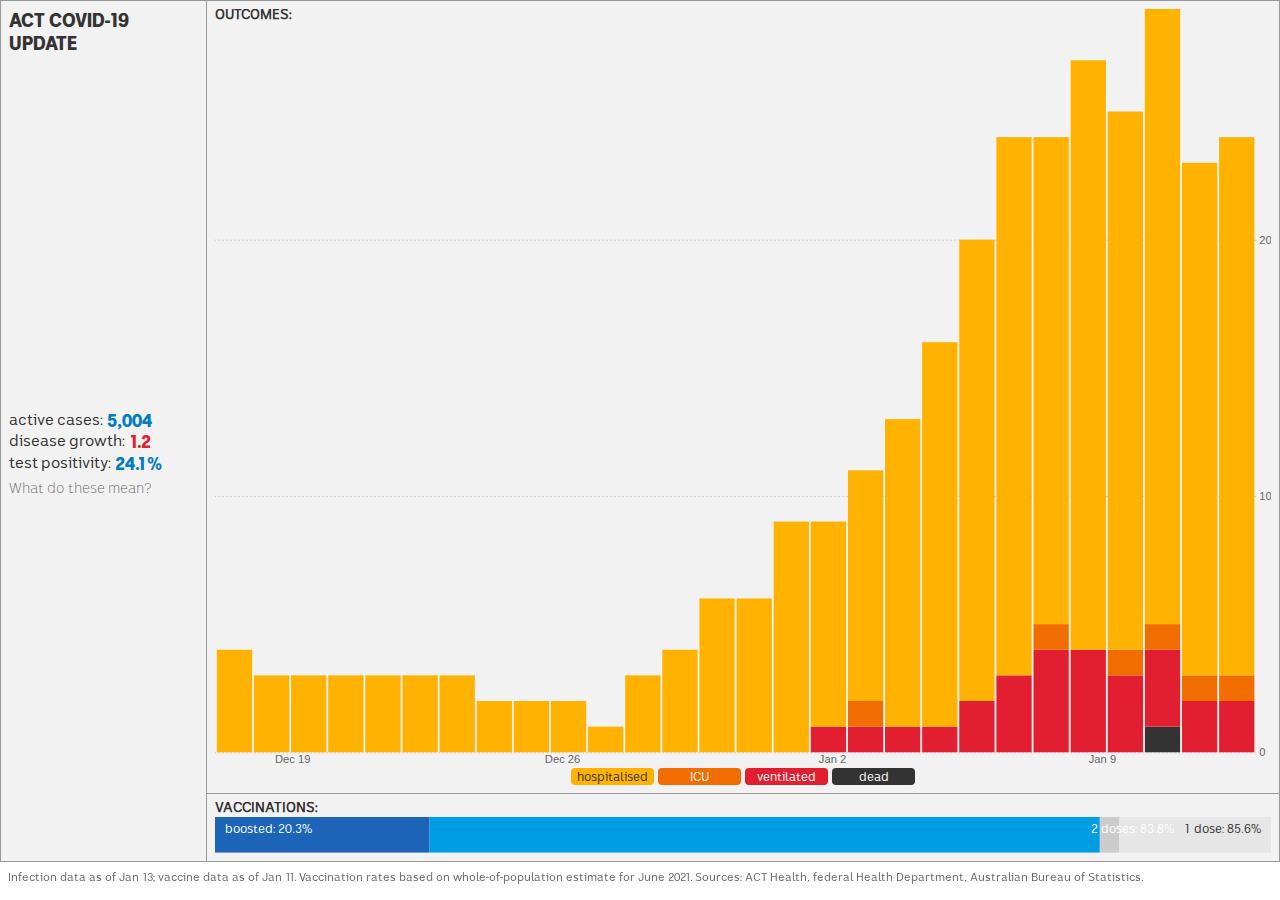
==== index.html @ 98b1b5ae "update" ====
<!DOCTYPE html>
<html>
  <head>
    <!-- Google Analytics -->
    <script async src="https://www.googletagmanager.com/gtag/js?id=UA-155991615-1"></script>
    <script>
      window.dataLayer = window.dataLayer || [];
      function gtag(){dataLayer.push(arguments);}
      gtag("js", new Date());
      gtag("config", "UA-155991615-1");
    </script>

    <!-- metaphysics -->
    <meta charset="utf-8">
    <title>ACT COVID-19 snapshot</title>
    <meta name="author" content="Markus Mannheim">
    <meta name="keywords" content="covid19, coronavirus, canberra, act, abc, updates, statistics, data">
    <meta name="viewport" content="width=device-width, initial-scale=1.0">

    <!-- stuff for scrapers -->
    <meta property="og:title" content="ACT COVID-19 snapshot">
    <meta property="og:description" content="Visualising the disease and vaccine progress in Canberra.">
    <meta property="og:image" content="https://markusmannheim.github.io/act-coronavirus-teaser/resources/graph.jpg">
    <meta property="og:url" content="https://markusmannheim.github.io/act-coronavirus-teaser/">
    <meta property="og:type" content="website">
    <meta property="twitter:card" content="summary_large_image">
    <meta property="twitter:site" content="@MarkusMannheim">
    <meta property="twitter:creator" content="@MarkusMannheim">

    <!-- scripts -->
    <script src="./resources/d3.v6.min.js"></script>
    <link href="./resources/style.css" rel="stylesheet">
    <link href="./resources/abcLogo64.png" rel="icon">
  </head>

  <body>
    <div id="container">
      <div id="main">

        <div id="infoDiv">
          <div id="title">ACT COVID-19 UPDATE</div>

          <div id="infoValues">
            <div id="infoActive" class="infoBox">
              <div class="infoLabel">active cases:</div>
              <div class="valueBox"></div>
            </div>
            <div id="infoTrend" class="infoBox">
              <div class="infoLabel">disease growth:</div>
              <div class="valueBox"></div>
            </div>
            <div id="infoRate" class="infoBox">
              <div class="infoLabel">test positivity:</div>
              <div class="valueBox"></div>
            </div>
            <div id="explain" onclick="explainSwitch()">What do these mean?</div>
          </div>
        </div>

        <div id="subcontainer">
          <div id="outcomeDiv">
            <svg id="outcomeChart" width=0 height=0>
              <g id="outcomeAxisGroup">
                <g id="outcomeXAxisGroup" class="axis"></g>
                <g id="outcomeYAxisGroup" class="axis"></g>
              </g>
              <g id="outcomeChartGroup">
                <text class="chartLabel">OUTCOMES:</text>
              </g>
            </svg>

            <div id="outcomeLegend">
              <div class="legend" id="legendHospitalised">hospitalised</div>
              <div class="legend" id="legendIntensiveCare">ICU</div>
              <div class="legend" id="legendVentilated">ventilated</div>
              <div class="legend" id="legendDeaths">dead</div>
            </div>
          </div>
          <div id="vaccineDiv">
            <svg id="vaccineChart" width=0 height=0>
              <g id="vaccineChartGroup">
                <rect id="vaccineBackground"></rect>
                <text class="chartLabel">VACCINATIONS:</text>
              </g>
            </svg>
          </div>
        </div>
      </div>

      <div id="notes">Infection data as of <span id='caseDate'></span>; vaccine data as of <span id='vaxDate'></span>.
        Vaccination rates based on whole-of-population estimate for June 2021.
        Sources: ACT Health, federal Health Department, Australian Bureau of Statistics.</div>
    </div>

    <div id="explainShield" onclick="explainSwitch()">
      <div id="explainWindow">
        <p><span class="bold">Active cases</span> are the number of people in Canberra known to be infected.</p>
        <p><span class="bold">Disease growth</span> is the effective reproduction number (Reff). The outbreak is <span class="growing">growing</span> if the Reff is above 1, and <span class="shrinking">shrinking</span> if it is below 1.</p>
        <p><span class="bold">Test positivity</span> shows how many people who received a PCR result in the past five days had COVID-19. An outbreak is regarded as "under control" if positivity is below 5%.</p>
      </div>
    </div>

    <script>
      // page elements
      container = d3.select("#container");
      main = d3.select("#main");
      infoDiv = d3.select("#infoDiv");
      infoValues = d3.select("#infoValues");
      subcontainerDiv = d3.select("#subcontainer");
      outcomeDiv = d3.select("#outcomeDiv");
      outcomeChart = d3.select("#outcomeChart");
      outcomeChartGroup = d3.select("#outcomeChartGroup");
      outcomeAxisGroup = d3.select("#outcomeAxisGroup");
      outcomeXAxisGroup = d3.select("#outcomeXAxisGroup");
      outcomeYAxisGroup = d3.select("#outcomeYAxisGroup");
      vaccineDiv = d3.select("#vaccineDiv");
      vaccineChart = d3.select("#vaccineChart");
      vaccineChartGroup = d3.select("#vaccineChartGroup");
      vaccineBackground = d3.select("#vaccineBackground");
      caseDate = d3.select("#caseDate");
      vaxDate = d3.select("#vaxDate");
      infoActive = d3.select("#infoActive");
      infoTrend = d3.select("#infoTrend");
      infoRate = d3.select("#infoRate");
      explainShield = d3.select("#explainShield");
      explainWindow = d3.select("#explainWindow");

      // load data
      Promise.all([
        d3.csv("./data/caseData.csv"),
        d3.csv("./data/vaxData.csv")
      ])
        .then(function(data) {

          // format data
          caseData = data[0]
            .map(function(d) {
              for (i in Object.keys(d)) {
                if (Object.keys(d)[i] == "date") {
                  d.date = new Date(d[Object.keys(d)[i]]);
                } else {
                  d[Object.keys(d)[i]] = +d[Object.keys(d)[i]];
                }
              }
              return d;
            });

          vaxData = data[1][0];
          for (i in Object.keys(vaxData)) {
            if (Object.keys(vaxData)[i] == "date") {
              vaxData.date = new Date(vaxData.date);
            } else {
              vaxData[Object.keys(vaxData)[i]] = +vaxData[Object.keys(vaxData)[i]];
            }
          }

          // update info fields with dates
          lastCaseDate = caseData[caseData.length - 1].date;
          caseDate.text(d3.timeFormat("%b %-d")(lastCaseDate));
          lastVaxDate = vaxData.date;
          vaxDate.text(d3.timeFormat("%b %-d")(lastVaxDate));
          infoActive.select(".valueBox")
            .text(d3.format(",")(caseData[caseData.length -1 ].active));
          reff = d3.mean(caseData.slice(-7).map(d => d.new)) / d3.mean(caseData.slice(-11, -4).map(d => d.new));
          reffState = reff > 1.1 ? "growing" : reff > .9 ? "neutral" : "shrinking";
          infoTrend.select(".valueBox")
            .text(d3.format(".1f")(reff))
            .classed(reffState, true);
          infoRate.select(".valueBox")
            .text(d3.format(".1%")(d3.mean(caseData.slice(-5).map(d => d.positivity))));

          // draw outcome chart
          chartData = caseData
            .filter(function(d) {
              return lastCaseDate - d.date < (28 * 24 * 60 * 60 * 1000);
            })
            .map(function(d) {
              return {
                date: d.date,
                dead: d.dead,
                ventilated: d.ventilated,
                "intensive care": d["intensive care"] - d.ventilated,
                hospitalised: d.hospitalised - d["intensive care"]
              };
            });

          stack = d3.stack()
            .keys(["dead", "ventilated", "intensive care", "hospitalised"])
            (chartData);

          outcomeX = d3.scaleTime()
            .domain(d3.extent(chartData, function(d) { return d.date; }));
          outcomeXBars = d3.scaleBand()
            .domain(chartData.map(function(d) { return d.date; }))
            .padding(.05);
          outcomeY = d3.scaleLinear()
            .domain([0, d3.max(chartData, function(d) { return d.hospitalised + d["intensive care"] + d.ventilated + d.dead; })]);

          outcomeXAxis = d3.axisBottom(outcomeX)
            .ticks(3, "%b %-d")
            .tickSize(0);
          outcomeYAxis = d3.axisRight(outcomeY)
            .ticks(3, "1s")
            .tickSize(0);

          layers = outcomeChartGroup
            .selectAll(".layer")
              .data(stack)
            .enter().append("g")
              .attr("class", function(d) { return d.key.replace(" ", "") + " layer"; });

          layers.each(function(d) {
            d3.select(this)
              .selectAll(".bar")
                .data(d)
              .enter().append("rect")
                .classed("bar", true);
          });

          // draw vaccine bar
          vaccineX = d3.scaleLinear()
            .domain([0, 432266]);

          vaccineData = [
            { name: "boosted", value: vaxData.boosters, start: 0 },
            { name: "two doses", value: vaxData.second, start: vaxData.boosters },
            { name: "one dose", value: vaxData.first, start: vaxData.second }
          ];

          vaxBars = vaccineChartGroup
            .selectAll(".vaxBar")
              .data(vaccineData)
            .enter().append("rect")
              .attr("class", function(d) { return d.name.replace(" ", "") + " vaxBar"; })
          vaxLabels = vaccineChartGroup
            .selectAll(".vaxLabel")
              .data(vaccineData)
            .enter().append("text")
              .attr("class", function(d) { return d.name.replace(" ", "") + " vaxLabel"; })
              .text(function(d) { return d.name.replace("one", "1").replace("two", "2") + ": " + d3.format(".1%")(d.value / 432266); });

          // pause then resize
          d3.timeout(function() {
            window.addEventListener("resize", resize);
            resize();
            d3.timeout(function() {
              resize();
            }, 1000);
          }, 500);

        });

      function explainSwitch() {
        explainShield.classed("active", !explainShield.classed("active"));
      }

      function resize() {
        dimensions = subcontainerDiv.node().getBoundingClientRect();
        outcomeDimensions = outcomeChart.node().getBoundingClientRect();
        vaccineDimensions = vaccineChart.node().getBoundingClientRect();
        vaxLabelHeight = document.querySelector(".vaxLabel").getBBox().height;
        d3.selectAll(".chartLabel")
          .attr("y", 10);

        // draw outcomes chart
        outcomeMargin = { top: 0, right: 15, bottom: 12, left: 0 };
        outcomeX.range([outcomeMargin.left + outcomeXBars.bandwidth() / 2, outcomeDimensions.width - outcomeMargin.right -  + outcomeXBars.bandwidth() / 2]);
        outcomeXBars.range([outcomeMargin.left, outcomeDimensions.width - outcomeMargin.right]);
        outcomeY.range([outcomeDimensions.height - outcomeMargin.bottom, outcomeMargin.top]);

        outcomeXAxisGroup.attr("transform", "translate(0, " + (outcomeDimensions.height - outcomeMargin.bottom) + ")")
          .call(outcomeXAxis);
        outcomeYAxis.tickSizeInner(outcomeMargin.left + outcomeMargin.right - outcomeDimensions.width);
        outcomeYAxisGroup.attr("transform", "translate(" + (outcomeDimensions.width - outcomeMargin.right) + ", 0)")
          .call(outcomeYAxis);

        d3.selectAll(".bar")
          .attr("x", function(d) { return outcomeXBars(d.data.date); })
          .attr("y", function(d) { return outcomeY(d[1]); })
          .attr("height", function(d) { return outcomeY(d[0]) - outcomeY(d[1]); })
          .attr("width", outcomeXBars.bandwidth());

        // draw vaccine bar
        vaccineX.range([0, vaccineDimensions.width]);
        vaccineMargin = 15;

        vaccineBackground.attr("width", vaccineDimensions.width)
          .attr("height", vaccineDimensions.height - vaccineMargin)
          .attr("y", vaccineMargin);
        vaxBars.attr("height", vaccineDimensions.height - vaccineMargin)
          .attr("x", function(d) { return vaccineX(d.start); })
          .attr("y", vaccineMargin)
          .attr("width", function(d) { return vaccineX(d.value) - vaccineX(d.start); })

        vaxLabels.attr("y", vaccineMargin + 16)
          .attr("x", function(d) {
            return d.name == "boosted" ? 10 :
              d.name == "one dose" ? vaccineDimensions.width - 10 :
              0;
          });
        d3.select(".vaxLabel.twodoses")
          .attr("x", document.querySelector(".vaxLabel.onedose").getBBox().x - 10);
      }
    </script>
  </body>
</html>
---- resources/style.css ----
@font-face {
 font-family: ABCSansNovaRegular;
 src: url(../fonts/ABCSansNova-Regular.otf);
}
@font-face {
 font-family: ABCSansNovaBlack;
 src: url(../fonts/ABCSansNova-Black.otf);
}
@font-face {
 font-family: ABCSansNovaLight;
 src: url(../fonts/ABCSansNova-Light.otf);
}
:root {
  font-size: 1em;
  font-family: ABCSansNovaRegular, Helvetica, sans-serif;
  color: #333;
  box-sizing: border-box;
}
body {
  margin: 0 0 1rem 0;
  overflow: hidden;
}
h1, p {
  margin: 0;
}
#container {
  position: fixed;
  top: 0;
  right: 0;
  left: 0;
  bottom: 1rem;
  display: flex;
  flex-flow: column;
}
#main {
  display: flex;
  flex-flow: row;
  background: #f2f2f2;
  border: solid 1pt #999;
  height: 100%;
}
#infoDiv {
  padding: .5rem;
  width: 225px;
  display: flex;
  flex-flow: column;
  justify-content:flex-start;
  border-right: solid 1px #999;
}
#title {
  font-family: ABCSansNovaBlack, "Arial Black", Helvetica, sans-serif;
  font-size: 1.2rem;
}
#infoValues {
  display: flex;
  flex-flow: column;
  justify-content: center;
  height: 100%;
}
.infoBox, #explain {
  display: flex;
  flex-flow: row;
  justify-content: flex-start;
  margin-top: .25rem;
}
.infoBox:first-child {
  margin-top: 0rem;
}
#explain {
  margin-top: .5rem;
  font-size: .85rem;
  color: #666;
  font-family: ABCSansNovaLight, "Arial Narrow", Helvetica, sans-serif;
}
#explain:hover {
  color: #009de5;
}
.infoLabel {
  font-size: .95rem;
  line-height: 1.1rem;
  margin-right: .25rem;
}
.valueBox {
  font-family: ABCSansNovaBlack, "Arial Black", Helvetica, sans-serif;
  font-size: 1.1rem;
  line-height: 1.1rem;
}
.valueBox {
  color: #037cc2;
}
.shrinking {
  color: #007a51;
}
.growing {
  color: #e11f30;
}
.neutral {
  color: #999;
}
#subcontainer {
  width: 100%;
  display: flex;
  flex-flow: column;
  justify-content: flex-start;
}
#outcomeDiv {
  height: 100%;
  padding: .5rem;
  display: flex;
  flex-flow: column;
  border-bottom: solid 1px #999;
}
#outcomeChart {
  width: 100%;
  height: 100%;
}
#outcomeLegend {
  display: flex;
  flex-flow: row;
  justify-content: center;
  margin-top: .25rem;
}
.legend {
  color: white;
  padding: .1rem;
  font-size: .75rem;
  width: 80px;
  text-align: center;
  margin-right: .25rem;
  border-radius: .25rem;
}
.legend:last-child {
  margin-right: 0;
}
#legendHospitalised {
  background: #FFB300;
  color: #333;
}
#legendIntensiveCare {
  background: #f26d00;
}
#legendVentilated {
  background: #e11f30;
}
#legendDeaths {
  background: #333;
}
#vaccineDiv {
  height: 3.5rem;
  padding: .5rem;
  display: flex;
  flex-flow: column
}
#vaccineChart {
  height: 100%;
  width: 100%;
}
#notes {
  color: #666;
  font-size: .7rem;
  padding: .5rem .5rem 0 .5rem;
}
#explainWindow {
  position: absolute;
  top: 1.5rem;
  left: 1.5rem;
  right: 1.5rem;
  background: white;
  color: #333;
  font-size: .9rem;
  border-radius: .25rem;
  box-shadow: 5px 5px 20px #333;
  padding: .5rem;
}
#explainShield {
  position: fixed;
  top: 0;
  left: 0;
  right: 0;
  bottom: 0;
  display: none;
  pointer-events: none;
}
#explainShield.active {
  display: block;
  pointer-events: all;
}
#explainWindow p {
  margin-bottom: .5rem;
}
#explainWindow p:last-child {
  margin-bottom: 0;
}
.bold {
  font-family: ABCSansNovaBlack, "Arial Black", Helvetica, sans-serif;
  color: #666;
}
.axis .domain {
  stroke: none;
}
.axis .tick text {
  fill: #666;
  font-size: .7rem;
}
.axis .tick line {
  stroke: #ccc;
  stroke-dasharray: 2 2;
}
.hospitalised .bar {
  fill: #FFB300;
}
.intensivecare .bar {
  fill: #f26d00;
}
.ventilated .bar {
  fill: #e11f30;
}
.dead .bar {
  fill: #333;
}
#vaccineBackground {
  fill: #e6e6e6;
}
.vaxBar.boosted {
  fill: #1c64b8;
}
.vaxBar.twodoses {
  fill: #009de5;
}
.vaxBar.onedose {
  fill: #ccc;
}
.chartLabel {
  font-size: .85rem;
  font-weight: bold;
  fill: #333;
}
.vaxLabel {
  font-size: .75rem;
  fill: white;
  text-anchor: end;
}
.vaxLabel.boosted {
  text-anchor: start;
}
.vaxLabel.onedose {
  fill: #333;
}
@media only screen and (max-width: 500px) {
  #main {
    flex-flow: column;
  }
  #infoDiv {
    display: block;
    border-right: none;
    border-bottom: solid 1px #999;
    width: 100%;
  }
  #title {
    font-size: 1.2rem;
  }
  #infoValues {
    display: block;
    height: auto;
  }
  .infoBox:first-child {
    margin-top: .5rem;
  }
  #explain {
    margin-top: 0;
    font-size: .85rem;
    position: absolute;
    width: 6rem;
    top: 3rem;
    right: 1rem;
    text-align: right;
  }
  #explain:hover {
    color: #999;
  }
  .infoLabel {
    font-size: .9rem;
    line-height: 1rem;
  }
  .valueBox {
    font-size: 1rem;
    line-height: 1rem;
  }
  #subcontainer {
    height: 100%;
  }
  #notes {
    font-size: .65rem;
  }
  #explainWindow {
    top: 1rem;
    left: 1rem;
    right: 1rem;
    font-size: .85rem;
    box-shadow: 3px 3px 10px #333;
  }
}
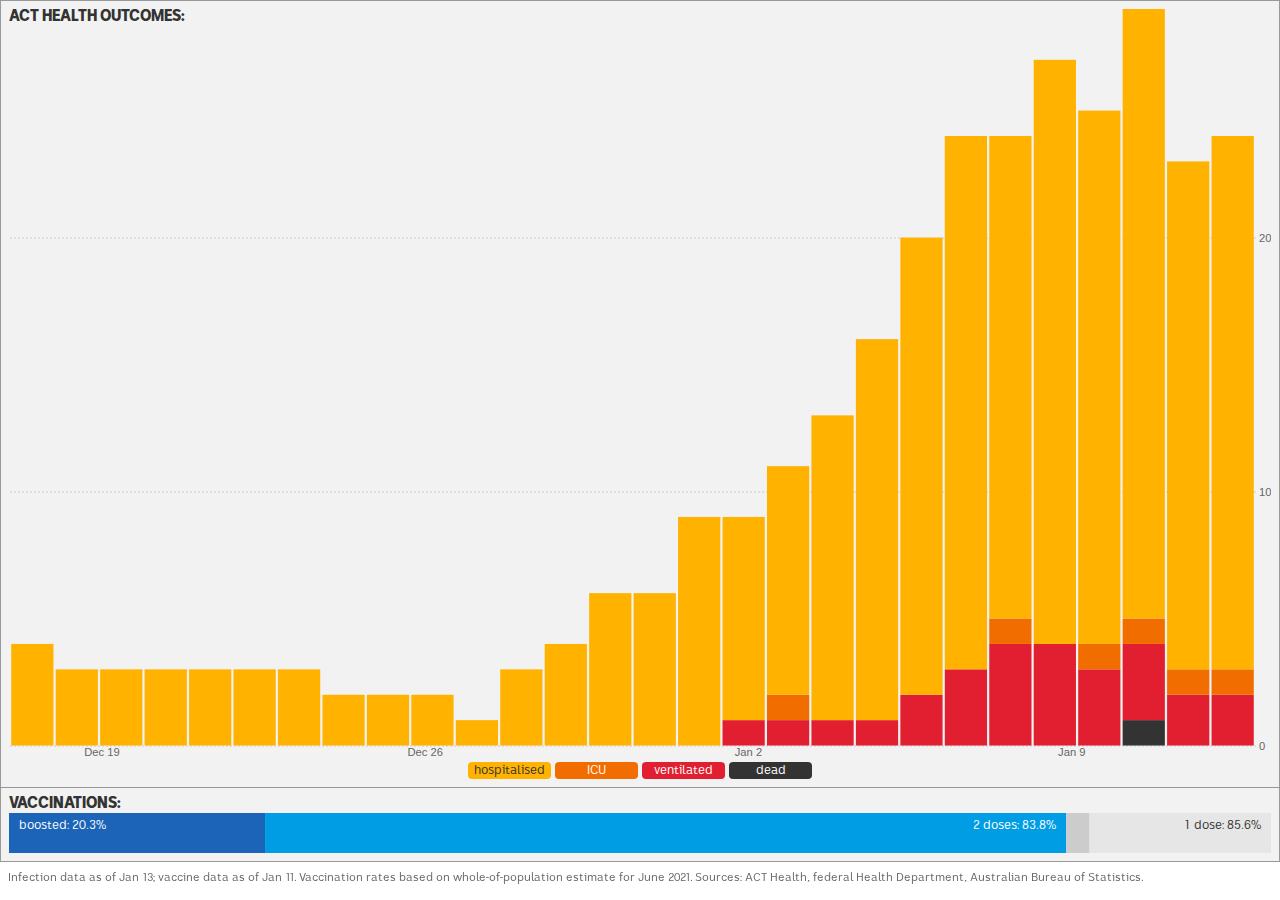
==== commit 29dfd6db: "update" ====
--- a/index.html
+++ b/index.html
@@ -35,55 +35,32 @@
 
   <body>
     <div id="container">
-      <div id="main">
-
-        <div id="infoDiv">
-          <div id="title">ACT COVID-19 UPDATE</div>
-
-          <div id="infoValues">
-            <div id="infoActive" class="infoBox">
-              <div class="infoLabel">active cases:</div>
-              <div class="valueBox"></div>
-            </div>
-            <div id="infoTrend" class="infoBox">
-              <div class="infoLabel">disease growth:</div>
-              <div class="valueBox"></div>
-            </div>
-            <div id="infoRate" class="infoBox">
-              <div class="infoLabel">test positivity:</div>
-              <div class="valueBox"></div>
-            </div>
-            <div id="explain" onclick="explainSwitch()">What do these mean?</div>
+      <div id="subcontainer">
+        <div id="outcomeDiv">
+          <svg id="outcomeChart" width=0 height=0>
+            <g id="outcomeAxisGroup">
+              <g id="outcomeXAxisGroup" class="axis"></g>
+              <g id="outcomeYAxisGroup" class="axis"></g>
+            </g>
+            <g id="outcomeChartGroup">
+              <text class="chartLabel">ACT HEALTH OUTCOMES:</text>
+            </g>
+          </svg>
+
+          <div id="outcomeLegend">
+            <div class="legend" id="legendHospitalised">hospitalised</div>
+            <div class="legend" id="legendIntensiveCare">ICU</div>
+            <div class="legend" id="legendVentilated">ventilated</div>
+            <div class="legend" id="legendDeaths">dead</div>
           </div>
         </div>
-
-        <div id="subcontainer">
-          <div id="outcomeDiv">
-            <svg id="outcomeChart" width=0 height=0>
-              <g id="outcomeAxisGroup">
-                <g id="outcomeXAxisGroup" class="axis"></g>
-                <g id="outcomeYAxisGroup" class="axis"></g>
-              </g>
-              <g id="outcomeChartGroup">
-                <text class="chartLabel">OUTCOMES:</text>
-              </g>
-            </svg>
-
-            <div id="outcomeLegend">
-              <div class="legend" id="legendHospitalised">hospitalised</div>
-              <div class="legend" id="legendIntensiveCare">ICU</div>
-              <div class="legend" id="legendVentilated">ventilated</div>
-              <div class="legend" id="legendDeaths">dead</div>
-            </div>
-          </div>
-          <div id="vaccineDiv">
-            <svg id="vaccineChart" width=0 height=0>
-              <g id="vaccineChartGroup">
-                <rect id="vaccineBackground"></rect>
-                <text class="chartLabel">VACCINATIONS:</text>
-              </g>
-            </svg>
-          </div>
+        <div id="vaccineDiv">
+          <svg id="vaccineChart" width=0 height=0>
+            <g id="vaccineChartGroup">
+              <rect id="vaccineBackground"></rect>
+              <text class="chartLabel">VACCINATIONS:</text>
+            </g>
+          </svg>
         </div>
       </div>
 
@@ -92,21 +69,10 @@
         Sources: ACT Health, federal Health Department, Australian Bureau of Statistics.</div>
     </div>
 
-    <div id="explainShield" onclick="explainSwitch()">
-      <div id="explainWindow">
-        <p><span class="bold">Active cases</span> are the number of people in Canberra known to be infected.</p>
-        <p><span class="bold">Disease growth</span> is the effective reproduction number (Reff). The outbreak is <span class="growing">growing</span> if the Reff is above 1, and <span class="shrinking">shrinking</span> if it is below 1.</p>
-        <p><span class="bold">Test positivity</span> shows how many people who received a PCR result in the past five days had COVID-19. An outbreak is regarded as "under control" if positivity is below 5%.</p>
-      </div>
-    </div>
-
     <script>
       // page elements
       container = d3.select("#container");
-      main = d3.select("#main");
-      infoDiv = d3.select("#infoDiv");
-      infoValues = d3.select("#infoValues");
-      subcontainerDiv = d3.select("#subcontainer");
+      subcontainer = d3.select("#subcontainer");
       outcomeDiv = d3.select("#outcomeDiv");
       outcomeChart = d3.select("#outcomeChart");
       outcomeChartGroup = d3.select("#outcomeChartGroup");
@@ -119,11 +85,6 @@
       vaccineBackground = d3.select("#vaccineBackground");
       caseDate = d3.select("#caseDate");
       vaxDate = d3.select("#vaxDate");
-      infoActive = d3.select("#infoActive");
-      infoTrend = d3.select("#infoTrend");
-      infoRate = d3.select("#infoRate");
-      explainShield = d3.select("#explainShield");
-      explainWindow = d3.select("#explainWindow");
 
       // load data
       Promise.all([
@@ -159,20 +120,11 @@
           caseDate.text(d3.timeFormat("%b %-d")(lastCaseDate));
           lastVaxDate = vaxData.date;
           vaxDate.text(d3.timeFormat("%b %-d")(lastVaxDate));
-          infoActive.select(".valueBox")
-            .text(d3.format(",")(caseData[caseData.length -1 ].active));
-          reff = d3.mean(caseData.slice(-7).map(d => d.new)) / d3.mean(caseData.slice(-11, -4).map(d => d.new));
-          reffState = reff > 1.1 ? "growing" : reff > .9 ? "neutral" : "shrinking";
-          infoTrend.select(".valueBox")
-            .text(d3.format(".1f")(reff))
-            .classed(reffState, true);
-          infoRate.select(".valueBox")
-            .text(d3.format(".1%")(d3.mean(caseData.slice(-5).map(d => d.positivity))));
 
           // draw outcome chart
           chartData = caseData
             .filter(function(d) {
-              return lastCaseDate - d.date < (28 * 24 * 60 * 60 * 1000);
+               return lastCaseDate - d.date < (28 * 24 * 60 * 60 * 1000);
             })
             .map(function(d) {
               return {
@@ -245,22 +197,17 @@
             resize();
             d3.timeout(function() {
               resize();
-            }, 1000);
+            }, 500);
           }, 500);
 
         });
 
-      function explainSwitch() {
-        explainShield.classed("active", !explainShield.classed("active"));
-      }
-
       function resize() {
-        dimensions = subcontainerDiv.node().getBoundingClientRect();
         outcomeDimensions = outcomeChart.node().getBoundingClientRect();
         vaccineDimensions = vaccineChart.node().getBoundingClientRect();
         vaxLabelHeight = document.querySelector(".vaxLabel").getBBox().height;
         d3.selectAll(".chartLabel")
-          .attr("y", 10);
+          .attr("y", 12);
 
         // draw outcomes chart
         outcomeMargin = { top: 0, right: 15, bottom: 12, left: 0 };
@@ -282,7 +229,7 @@
 
         // draw vaccine bar
         vaccineX.range([0, vaccineDimensions.width]);
-        vaccineMargin = 15;
+        vaccineMargin = 17;
 
         vaccineBackground.attr("width", vaccineDimensions.width)
           .attr("height", vaccineDimensions.height - vaccineMargin)
@@ -292,14 +239,14 @@
           .attr("y", vaccineMargin)
           .attr("width", function(d) { return vaccineX(d.value) - vaccineX(d.start); })
 
-        vaxLabels.attr("y", vaccineMargin + 16)
+        vaxLabels.attr("y", vaccineMargin + (document.body.getBoundingClientRect().width < 500 ? 18 : 16))
           .attr("x", function(d) {
             return d.name == "boosted" ? 10 :
               d.name == "one dose" ? vaccineDimensions.width - 10 :
               0;
           });
         d3.select(".vaxLabel.twodoses")
-          .attr("x", document.querySelector(".vaxLabel.onedose").getBBox().x - 10);
+          .attr("x", d3.min([document.querySelector(".vaxLabel.onedose").getBBox().x, document.querySelector(".vaxBar.twodoses").getBBox().width + document.querySelector(".vaxBar.twodoses").getBBox().x]) - 10);
       }
     </script>
   </body>
--- a/resources/style.css
+++ b/resources/style.css
@@ -32,76 +32,12 @@
   display: flex;
   flex-flow: column;
 }
-#main {
+#subcontainer {
   display: flex;
-  flex-flow: row;
+  flex-flow: column;
   background: #f2f2f2;
   border: solid 1pt #999;
   height: 100%;
-}
-#infoDiv {
-  padding: .5rem;
-  width: 225px;
-  display: flex;
-  flex-flow: column;
-  justify-content:flex-start;
-  border-right: solid 1px #999;
-}
-#title {
-  font-family: ABCSansNovaBlack, "Arial Black", Helvetica, sans-serif;
-  font-size: 1.2rem;
-}
-#infoValues {
-  display: flex;
-  flex-flow: column;
-  justify-content: center;
-  height: 100%;
-}
-.infoBox, #explain {
-  display: flex;
-  flex-flow: row;
-  justify-content: flex-start;
-  margin-top: .25rem;
-}
-.infoBox:first-child {
-  margin-top: 0rem;
-}
-#explain {
-  margin-top: .5rem;
-  font-size: .85rem;
-  color: #666;
-  font-family: ABCSansNovaLight, "Arial Narrow", Helvetica, sans-serif;
-}
-#explain:hover {
-  color: #009de5;
-}
-.infoLabel {
-  font-size: .95rem;
-  line-height: 1.1rem;
-  margin-right: .25rem;
-}
-.valueBox {
-  font-family: ABCSansNovaBlack, "Arial Black", Helvetica, sans-serif;
-  font-size: 1.1rem;
-  line-height: 1.1rem;
-}
-.valueBox {
-  color: #037cc2;
-}
-.shrinking {
-  color: #007a51;
-}
-.growing {
-  color: #e11f30;
-}
-.neutral {
-  color: #999;
-}
-#subcontainer {
-  width: 100%;
-  display: flex;
-  flex-flow: column;
-  justify-content: flex-start;
 }
 #outcomeDiv {
   height: 100%;
@@ -146,7 +82,7 @@
   background: #333;
 }
 #vaccineDiv {
-  height: 3.5rem;
+  height: 4rem;
   padding: .5rem;
   display: flex;
   flex-flow: column
@@ -159,41 +95,6 @@
   color: #666;
   font-size: .7rem;
   padding: .5rem .5rem 0 .5rem;
-}
-#explainWindow {
-  position: absolute;
-  top: 1.5rem;
-  left: 1.5rem;
-  right: 1.5rem;
-  background: white;
-  color: #333;
-  font-size: .9rem;
-  border-radius: .25rem;
-  box-shadow: 5px 5px 20px #333;
-  padding: .5rem;
-}
-#explainShield {
-  position: fixed;
-  top: 0;
-  left: 0;
-  right: 0;
-  bottom: 0;
-  display: none;
-  pointer-events: none;
-}
-#explainShield.active {
-  display: block;
-  pointer-events: all;
-}
-#explainWindow p {
-  margin-bottom: .5rem;
-}
-#explainWindow p:last-child {
-  margin-bottom: 0;
-}
-.bold {
-  font-family: ABCSansNovaBlack, "Arial Black", Helvetica, sans-serif;
-  color: #666;
 }
 .axis .domain {
   stroke: none;
@@ -231,8 +132,8 @@
   fill: #ccc;
 }
 .chartLabel {
-  font-size: .85rem;
-  font-weight: bold;
+  font-size: 1rem;
+  font-family: ABCSansNovaBlack, "Arial Black", Helvetica, sans-serif;
   fill: #333;
 }
 .vaxLabel {
@@ -247,56 +148,10 @@
   fill: #333;
 }
 @media only screen and (max-width: 500px) {
-  #main {
-    flex-flow: column;
-  }
-  #infoDiv {
-    display: block;
-    border-right: none;
-    border-bottom: solid 1px #999;
-    width: 100%;
-  }
-  #title {
-    font-size: 1.2rem;
-  }
-  #infoValues {
-    display: block;
-    height: auto;
-  }
-  .infoBox:first-child {
-    margin-top: .5rem;
-  }
-  #explain {
-    margin-top: 0;
-    font-size: .85rem;
-    position: absolute;
-    width: 6rem;
-    top: 3rem;
-    right: 1rem;
-    text-align: right;
-  }
-  #explain:hover {
-    color: #999;
-  }
-  .infoLabel {
-    font-size: .9rem;
-    line-height: 1rem;
-  }
-  .valueBox {
-    font-size: 1rem;
-    line-height: 1rem;
-  }
-  #subcontainer {
-    height: 100%;
-  }
   #notes {
     font-size: .65rem;
   }
-  #explainWindow {
-    top: 1rem;
-    left: 1rem;
-    right: 1rem;
-    font-size: .85rem;
-    box-shadow: 3px 3px 10px #333;
+  .chartLabel {
+    font-size: .9rem;
   }
 }
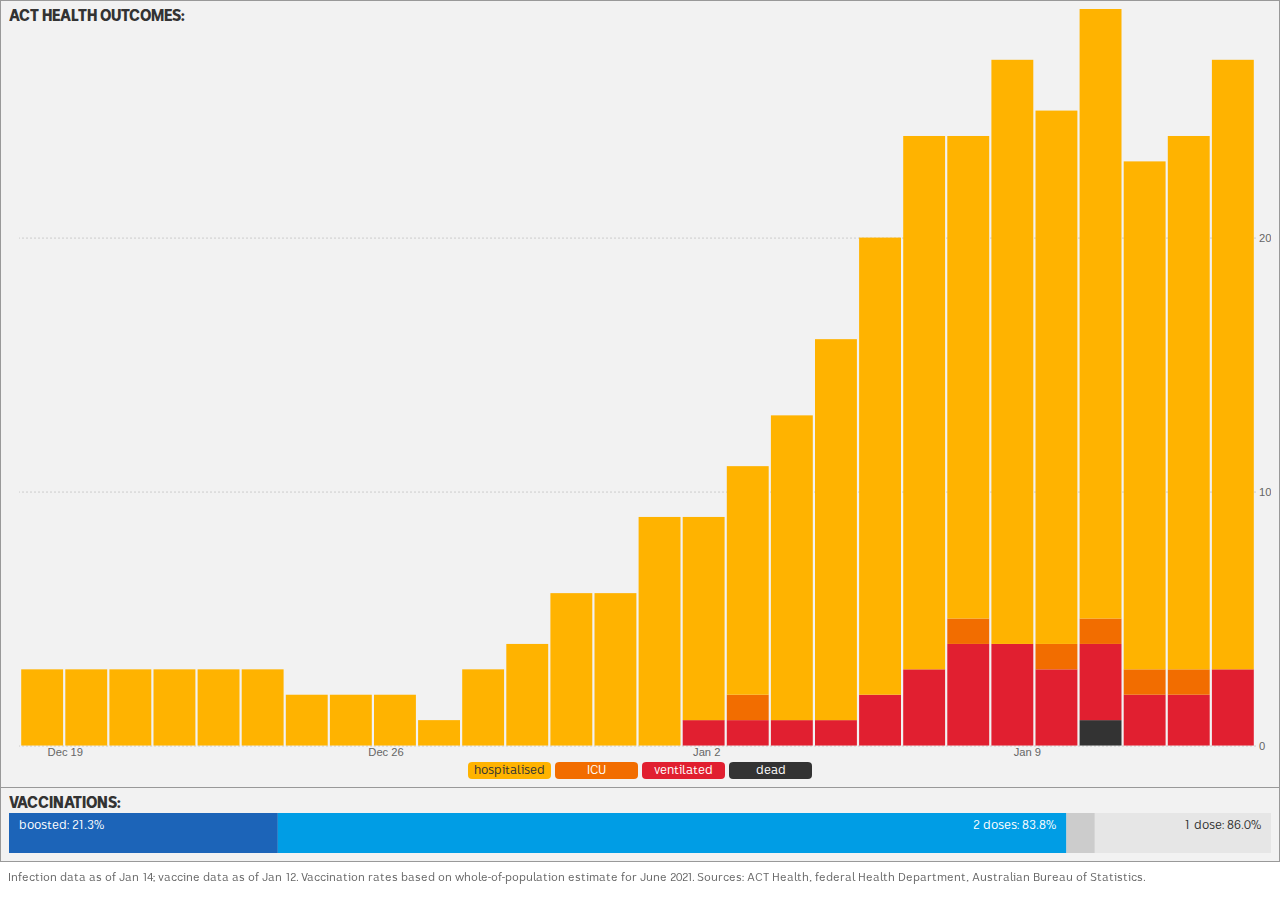
==== commit dbf904d4: "update" ====
--- a/index.html
+++ b/index.html
@@ -210,7 +210,7 @@
           .attr("y", 12);
 
         // draw outcomes chart
-        outcomeMargin = { top: 0, right: 15, bottom: 12, left: 0 };
+        outcomeMargin = { top: 0, right: 15, bottom: 12, left: 10 };
         outcomeX.range([outcomeMargin.left + outcomeXBars.bandwidth() / 2, outcomeDimensions.width - outcomeMargin.right -  + outcomeXBars.bandwidth() / 2]);
         outcomeXBars.range([outcomeMargin.left, outcomeDimensions.width - outcomeMargin.right]);
         outcomeY.range([outcomeDimensions.height - outcomeMargin.bottom, outcomeMargin.top]);
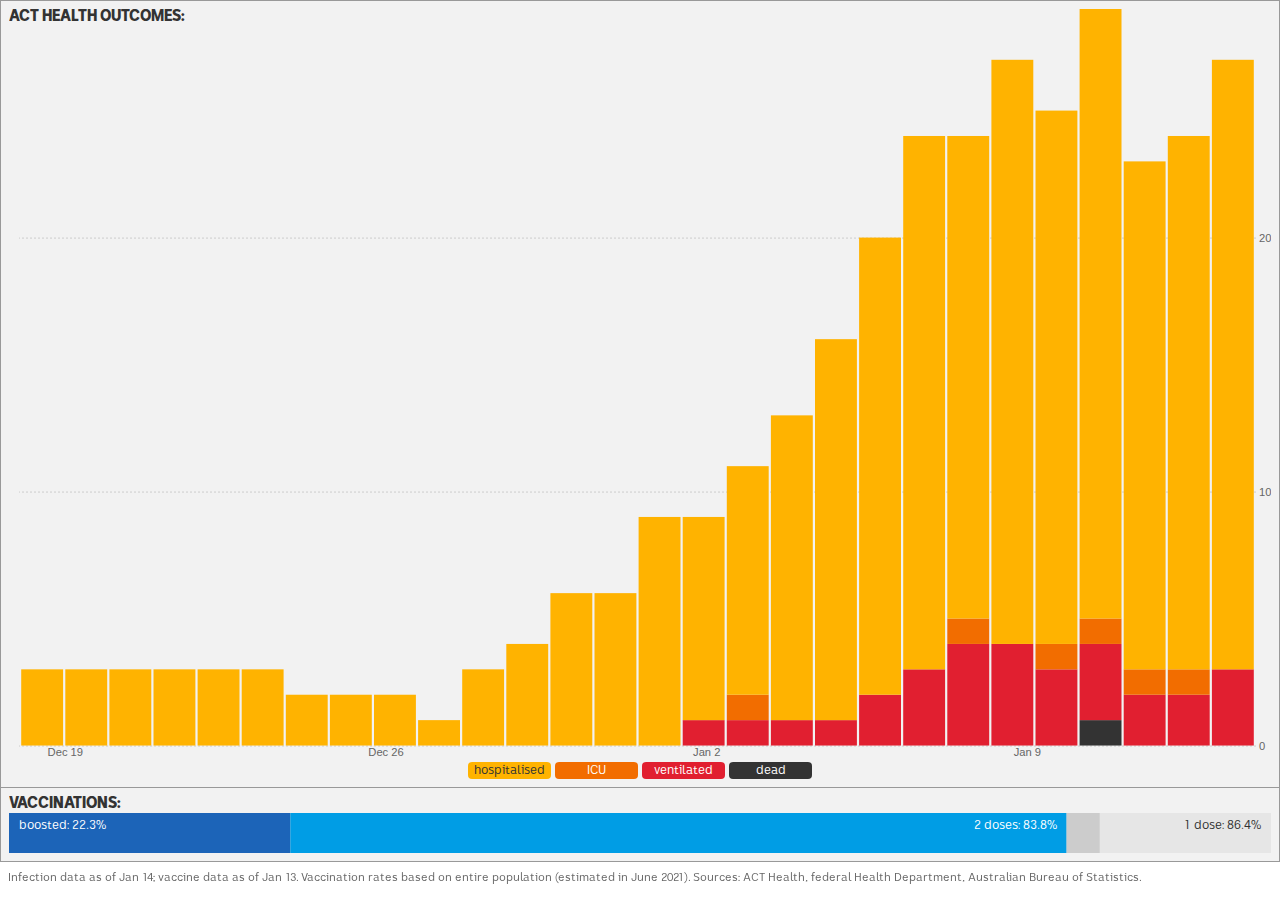
==== commit 15c06f24: "update" ====
--- a/index.html
+++ b/index.html
@@ -65,7 +65,7 @@
       </div>
 
       <div id="notes">Infection data as of <span id='caseDate'></span>; vaccine data as of <span id='vaxDate'></span>.
-        Vaccination rates based on whole-of-population estimate for June 2021.
+        Vaccination rates based on entire population (estimated in June 2021).
         Sources: ACT Health, federal Health Department, Australian Bureau of Statistics.</div>
     </div>
 
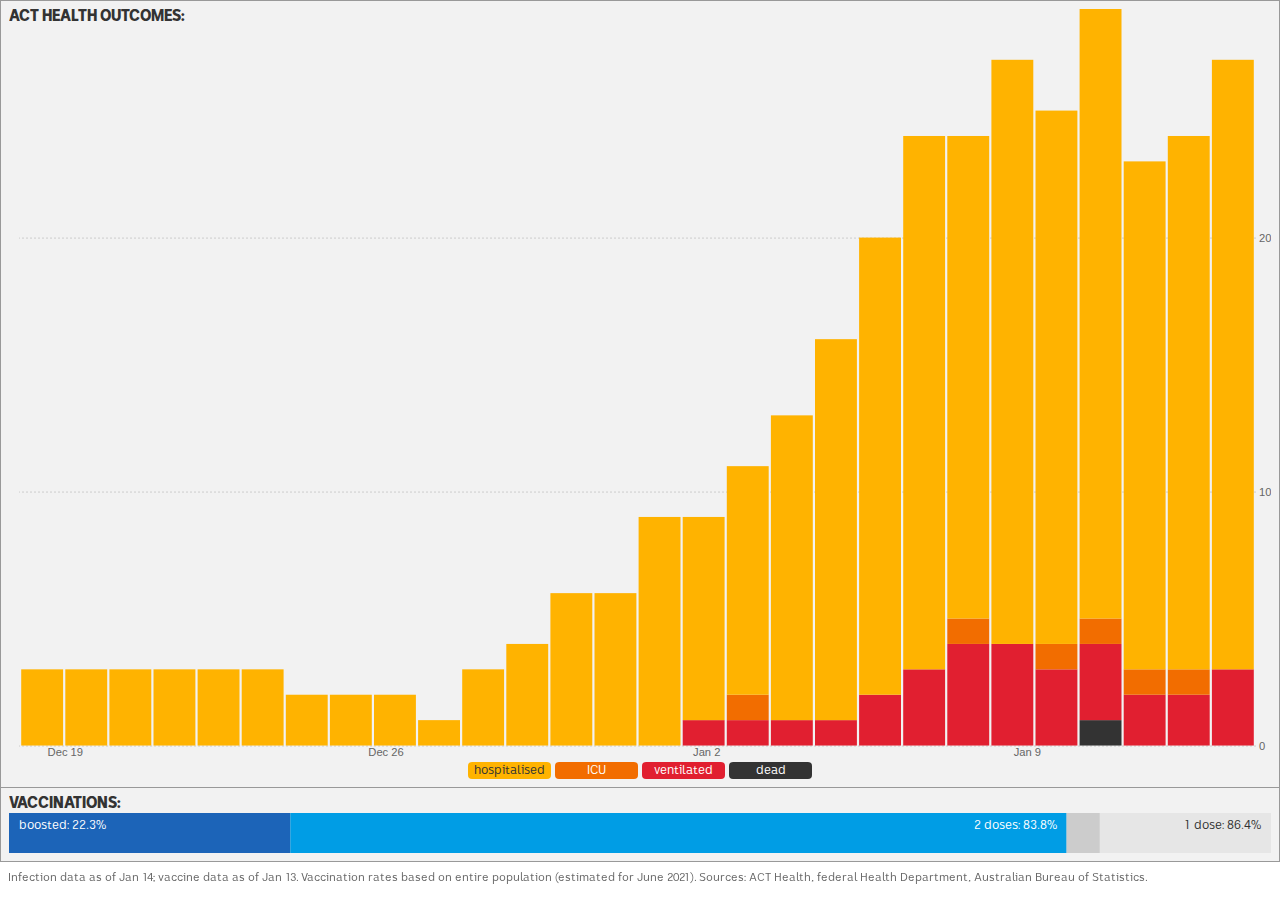
==== commit b7d77748: "update" ====
--- a/index.html
+++ b/index.html
@@ -65,7 +65,7 @@
       </div>
 
       <div id="notes">Infection data as of <span id='caseDate'></span>; vaccine data as of <span id='vaxDate'></span>.
-        Vaccination rates based on entire population (estimated in June 2021).
+        Vaccination rates based on entire population (estimated for June 2021).
         Sources: ACT Health, federal Health Department, Australian Bureau of Statistics.</div>
     </div>
 
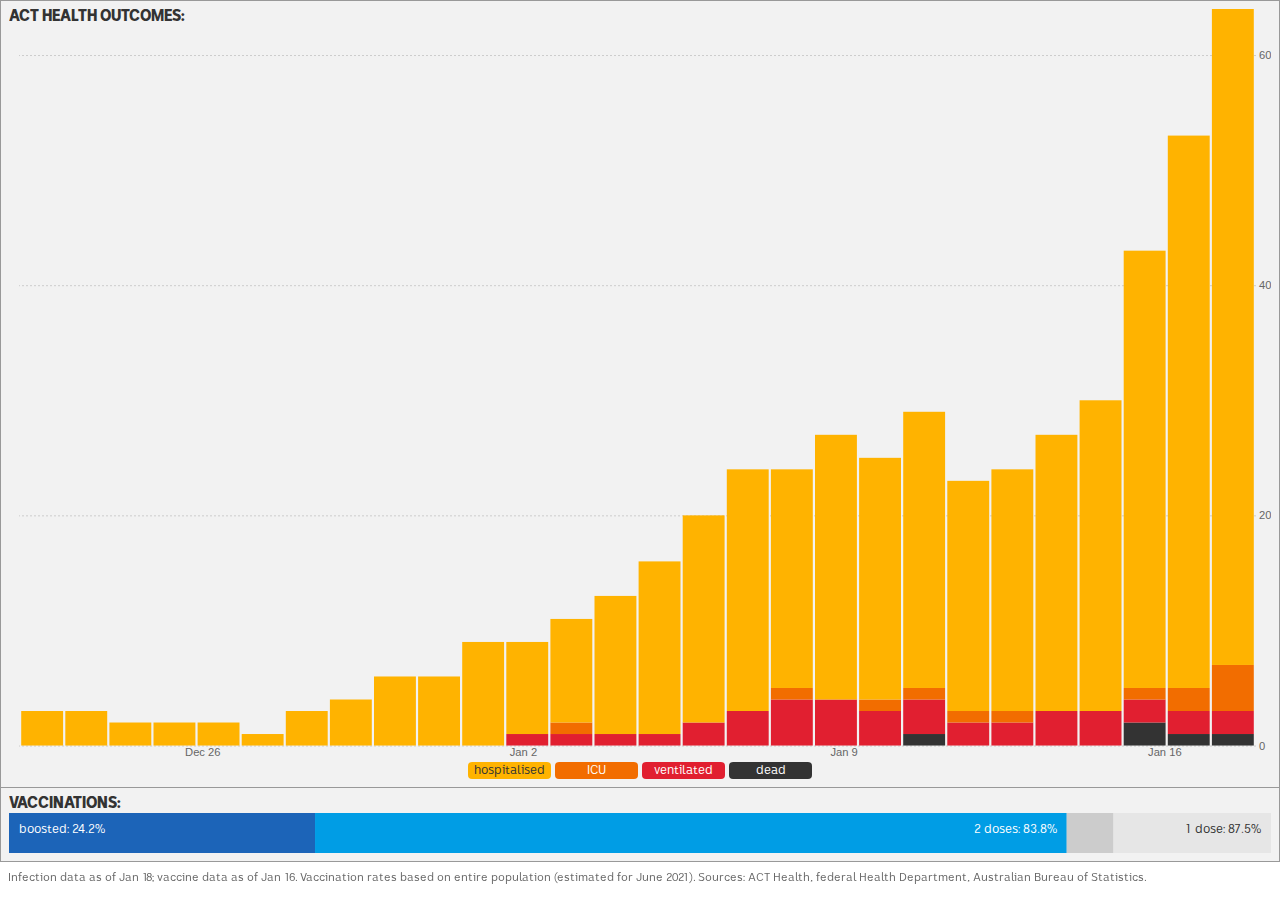
==== commit cf8a441f: "update" ====
--- a/index.html
+++ b/index.html
@@ -239,7 +239,7 @@
           .attr("y", vaccineMargin)
           .attr("width", function(d) { return vaccineX(d.value) - vaccineX(d.start); })
 
-        vaxLabels.attr("y", vaccineMargin + (document.body.getBoundingClientRect().width < 500 ? 18 : 16))
+        vaxLabels.attr("y", vaccineMargin + (document.body.getBoundingClientRect().width < 500 ? 18 : 20))
           .attr("x", function(d) {
             return d.name == "boosted" ? 10 :
               d.name == "one dose" ? vaccineDimensions.width - 10 :
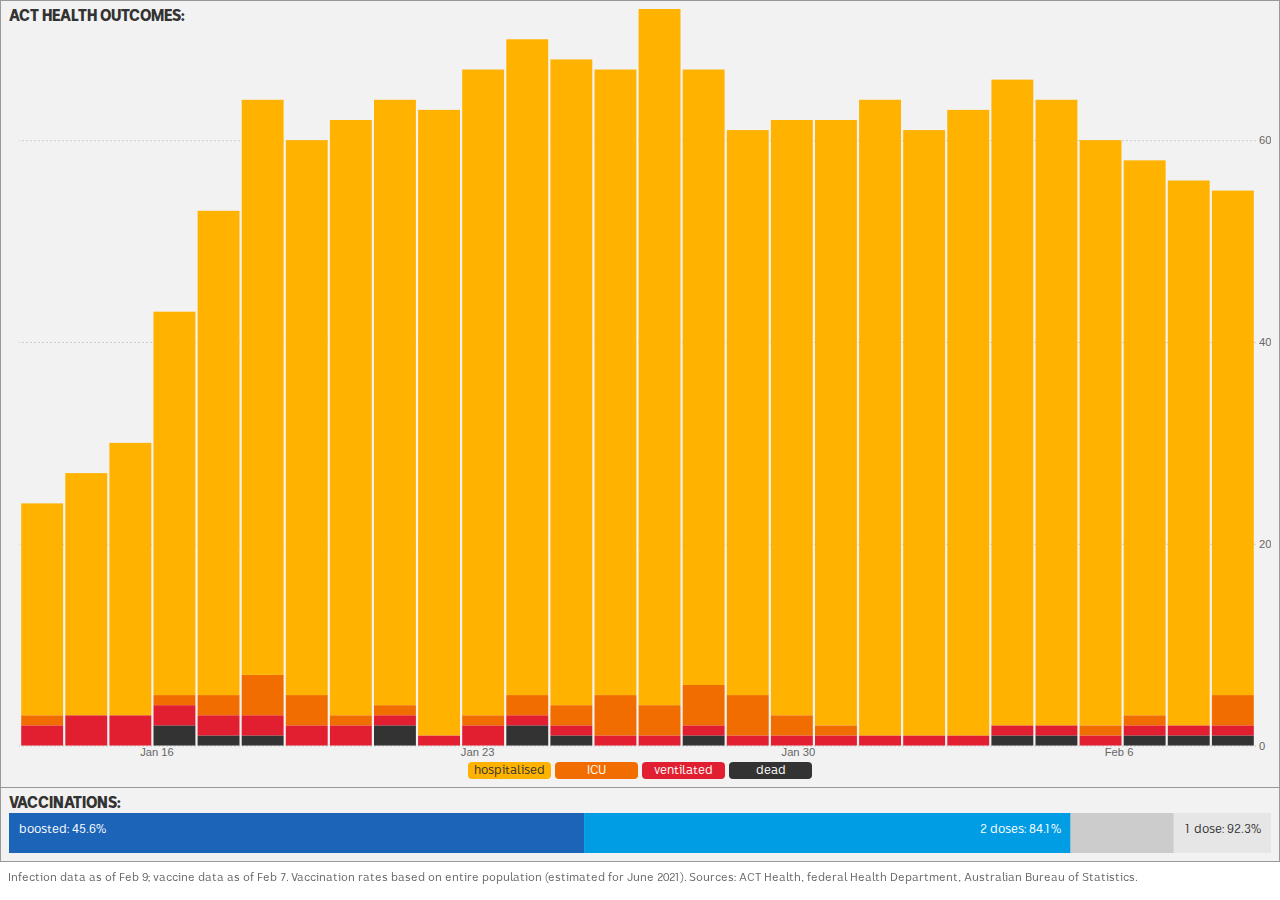
==== commit 3527a0c9: "update" ====
--- a/index.html
+++ b/index.html
@@ -28,7 +28,7 @@
     <meta property="twitter:creator" content="@MarkusMannheim">
 
     <!-- scripts -->
-    <script src="./resources/d3.v6.min.js"></script>
+    <script src="./resources/d3.v7.min.js"></script>
     <link href="./resources/style.css" rel="stylesheet">
     <link href="./resources/abcLogo64.png" rel="icon">
   </head>
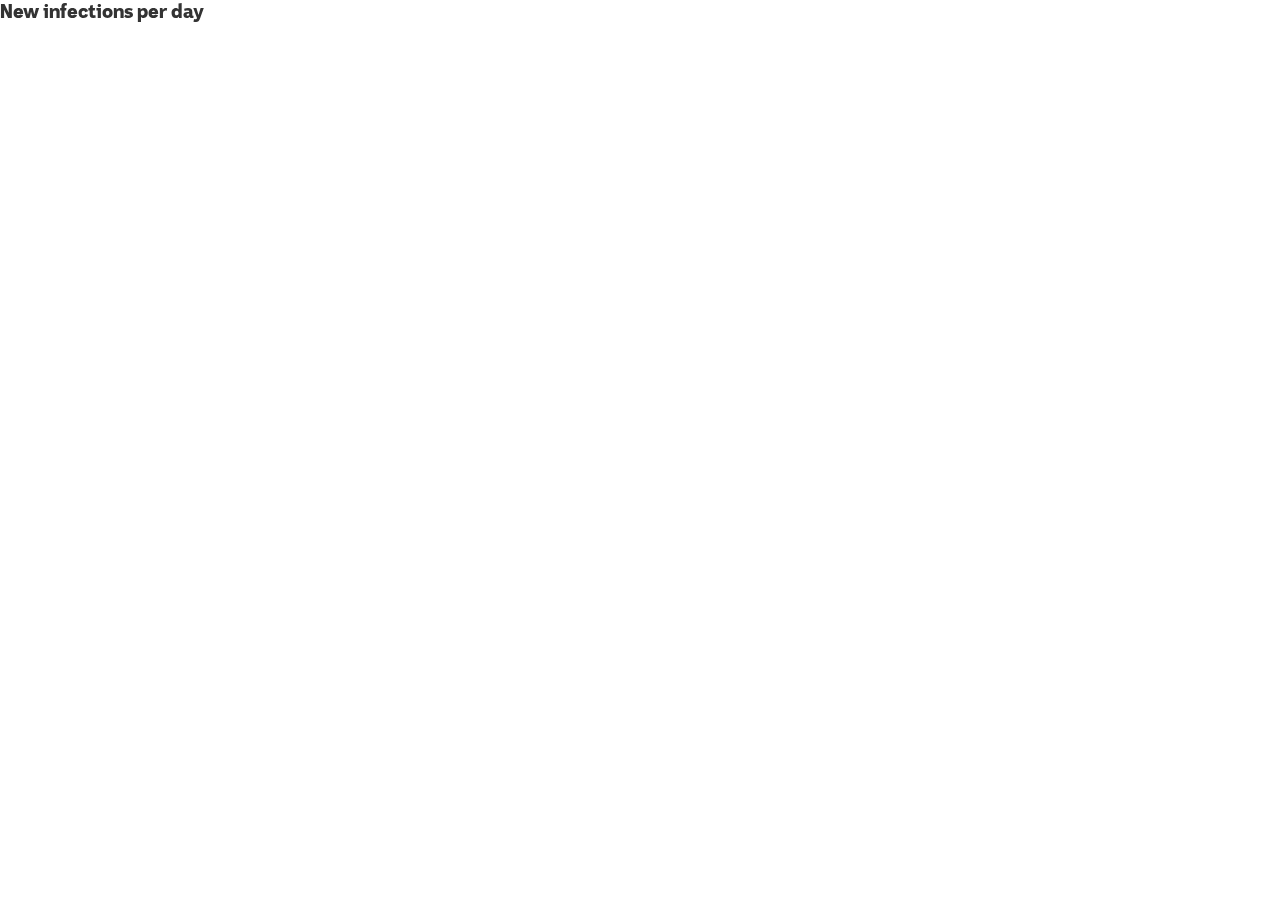
==== commit 8cfb25e4: "update" ====
--- a/index.html
+++ b/index.html
@@ -1,253 +1,9 @@
 <!DOCTYPE html>
 <html>
-  <head>
-    <!-- Google Analytics -->
-    <script async src="https://www.googletagmanager.com/gtag/js?id=UA-155991615-1"></script>
+  <body>
     <script>
-      window.dataLayer = window.dataLayer || [];
-      function gtag(){dataLayer.push(arguments);}
-      gtag("js", new Date());
-      gtag("config", "UA-155991615-1");
-    </script>
-
-    <!-- metaphysics -->
-    <meta charset="utf-8">
-    <title>ACT COVID-19 snapshot</title>
-    <meta name="author" content="Markus Mannheim">
-    <meta name="keywords" content="covid19, coronavirus, canberra, act, abc, updates, statistics, data">
-    <meta name="viewport" content="width=device-width, initial-scale=1.0">
-
-    <!-- stuff for scrapers -->
-    <meta property="og:title" content="ACT COVID-19 snapshot">
-    <meta property="og:description" content="Visualising the disease and vaccine progress in Canberra.">
-    <meta property="og:image" content="https://markusmannheim.github.io/act-coronavirus-teaser/resources/graph.jpg">
-    <meta property="og:url" content="https://markusmannheim.github.io/act-coronavirus-teaser/">
-    <meta property="og:type" content="website">
-    <meta property="twitter:card" content="summary_large_image">
-    <meta property="twitter:site" content="@MarkusMannheim">
-    <meta property="twitter:creator" content="@MarkusMannheim">
-
-    <!-- scripts -->
-    <script src="./resources/d3.v7.min.js"></script>
-    <link href="./resources/style.css" rel="stylesheet">
-    <link href="./resources/abcLogo64.png" rel="icon">
-  </head>
-
-  <body>
-    <div id="container">
-      <div id="subcontainer">
-        <div id="outcomeDiv">
-          <svg id="outcomeChart" width=0 height=0>
-            <g id="outcomeAxisGroup">
-              <g id="outcomeXAxisGroup" class="axis"></g>
-              <g id="outcomeYAxisGroup" class="axis"></g>
-            </g>
-            <g id="outcomeChartGroup">
-              <text class="chartLabel">ACT HEALTH OUTCOMES:</text>
-            </g>
-          </svg>
-
-          <div id="outcomeLegend">
-            <div class="legend" id="legendHospitalised">hospitalised</div>
-            <div class="legend" id="legendIntensiveCare">ICU</div>
-            <div class="legend" id="legendVentilated">ventilated</div>
-            <div class="legend" id="legendDeaths">dead</div>
-          </div>
-        </div>
-        <div id="vaccineDiv">
-          <svg id="vaccineChart" width=0 height=0>
-            <g id="vaccineChartGroup">
-              <rect id="vaccineBackground"></rect>
-              <text class="chartLabel">VACCINATIONS:</text>
-            </g>
-          </svg>
-        </div>
-      </div>
-
-      <div id="notes">Infection data as of <span id='caseDate'></span>; vaccine data as of <span id='vaxDate'></span>.
-        Vaccination rates based on entire population (estimated for June 2021).
-        Sources: ACT Health, federal Health Department, Australian Bureau of Statistics.</div>
-    </div>
-
-    <script>
-      // page elements
-      container = d3.select("#container");
-      subcontainer = d3.select("#subcontainer");
-      outcomeDiv = d3.select("#outcomeDiv");
-      outcomeChart = d3.select("#outcomeChart");
-      outcomeChartGroup = d3.select("#outcomeChartGroup");
-      outcomeAxisGroup = d3.select("#outcomeAxisGroup");
-      outcomeXAxisGroup = d3.select("#outcomeXAxisGroup");
-      outcomeYAxisGroup = d3.select("#outcomeYAxisGroup");
-      vaccineDiv = d3.select("#vaccineDiv");
-      vaccineChart = d3.select("#vaccineChart");
-      vaccineChartGroup = d3.select("#vaccineChartGroup");
-      vaccineBackground = d3.select("#vaccineBackground");
-      caseDate = d3.select("#caseDate");
-      vaxDate = d3.select("#vaxDate");
-
-      // load data
-      Promise.all([
-        d3.csv("./data/caseData.csv"),
-        d3.csv("./data/vaxData.csv")
-      ])
-        .then(function(data) {
-
-          // format data
-          caseData = data[0]
-            .map(function(d) {
-              for (i in Object.keys(d)) {
-                if (Object.keys(d)[i] == "date") {
-                  d.date = new Date(d[Object.keys(d)[i]]);
-                } else {
-                  d[Object.keys(d)[i]] = +d[Object.keys(d)[i]];
-                }
-              }
-              return d;
-            });
-
-          vaxData = data[1][0];
-          for (i in Object.keys(vaxData)) {
-            if (Object.keys(vaxData)[i] == "date") {
-              vaxData.date = new Date(vaxData.date);
-            } else {
-              vaxData[Object.keys(vaxData)[i]] = +vaxData[Object.keys(vaxData)[i]];
-            }
-          }
-
-          // update info fields with dates
-          lastCaseDate = caseData[caseData.length - 1].date;
-          caseDate.text(d3.timeFormat("%b %-d")(lastCaseDate));
-          lastVaxDate = vaxData.date;
-          vaxDate.text(d3.timeFormat("%b %-d")(lastVaxDate));
-
-          // draw outcome chart
-          chartData = caseData
-            .filter(function(d) {
-               return lastCaseDate - d.date < (28 * 24 * 60 * 60 * 1000);
-            })
-            .map(function(d) {
-              return {
-                date: d.date,
-                dead: d.dead,
-                ventilated: d.ventilated,
-                "intensive care": d["intensive care"] - d.ventilated,
-                hospitalised: d.hospitalised - d["intensive care"]
-              };
-            });
-
-          stack = d3.stack()
-            .keys(["dead", "ventilated", "intensive care", "hospitalised"])
-            (chartData);
-
-          outcomeX = d3.scaleTime()
-            .domain(d3.extent(chartData, function(d) { return d.date; }));
-          outcomeXBars = d3.scaleBand()
-            .domain(chartData.map(function(d) { return d.date; }))
-            .padding(.05);
-          outcomeY = d3.scaleLinear()
-            .domain([0, d3.max(chartData, function(d) { return d.hospitalised + d["intensive care"] + d.ventilated + d.dead; })]);
-
-          outcomeXAxis = d3.axisBottom(outcomeX)
-            .ticks(3, "%b %-d")
-            .tickSize(0);
-          outcomeYAxis = d3.axisRight(outcomeY)
-            .ticks(3, "1s")
-            .tickSize(0);
-
-          layers = outcomeChartGroup
-            .selectAll(".layer")
-              .data(stack)
-            .enter().append("g")
-              .attr("class", function(d) { return d.key.replace(" ", "") + " layer"; });
-
-          layers.each(function(d) {
-            d3.select(this)
-              .selectAll(".bar")
-                .data(d)
-              .enter().append("rect")
-                .classed("bar", true);
-          });
-
-          // draw vaccine bar
-          vaccineX = d3.scaleLinear()
-            .domain([0, 432266]);
-
-          vaccineData = [
-            { name: "boosted", value: vaxData.boosters, start: 0 },
-            { name: "two doses", value: vaxData.second, start: vaxData.boosters },
-            { name: "one dose", value: vaxData.first, start: vaxData.second }
-          ];
-
-          vaxBars = vaccineChartGroup
-            .selectAll(".vaxBar")
-              .data(vaccineData)
-            .enter().append("rect")
-              .attr("class", function(d) { return d.name.replace(" ", "") + " vaxBar"; })
-          vaxLabels = vaccineChartGroup
-            .selectAll(".vaxLabel")
-              .data(vaccineData)
-            .enter().append("text")
-              .attr("class", function(d) { return d.name.replace(" ", "") + " vaxLabel"; })
-              .text(function(d) { return d.name.replace("one", "1").replace("two", "2") + ": " + d3.format(".1%")(d.value / 432266); });
-
-          // pause then resize
-          d3.timeout(function() {
-            window.addEventListener("resize", resize);
-            resize();
-            d3.timeout(function() {
-              resize();
-            }, 500);
-          }, 500);
-
-        });
-
-      function resize() {
-        outcomeDimensions = outcomeChart.node().getBoundingClientRect();
-        vaccineDimensions = vaccineChart.node().getBoundingClientRect();
-        vaxLabelHeight = document.querySelector(".vaxLabel").getBBox().height;
-        d3.selectAll(".chartLabel")
-          .attr("y", 12);
-
-        // draw outcomes chart
-        outcomeMargin = { top: 0, right: 15, bottom: 12, left: 10 };
-        outcomeX.range([outcomeMargin.left + outcomeXBars.bandwidth() / 2, outcomeDimensions.width - outcomeMargin.right -  + outcomeXBars.bandwidth() / 2]);
-        outcomeXBars.range([outcomeMargin.left, outcomeDimensions.width - outcomeMargin.right]);
-        outcomeY.range([outcomeDimensions.height - outcomeMargin.bottom, outcomeMargin.top]);
-
-        outcomeXAxisGroup.attr("transform", "translate(0, " + (outcomeDimensions.height - outcomeMargin.bottom) + ")")
-          .call(outcomeXAxis);
-        outcomeYAxis.tickSizeInner(outcomeMargin.left + outcomeMargin.right - outcomeDimensions.width);
-        outcomeYAxisGroup.attr("transform", "translate(" + (outcomeDimensions.width - outcomeMargin.right) + ", 0)")
-          .call(outcomeYAxis);
-
-        d3.selectAll(".bar")
-          .attr("x", function(d) { return outcomeXBars(d.data.date); })
-          .attr("y", function(d) { return outcomeY(d[1]); })
-          .attr("height", function(d) { return outcomeY(d[0]) - outcomeY(d[1]); })
-          .attr("width", outcomeXBars.bandwidth());
-
-        // draw vaccine bar
-        vaccineX.range([0, vaccineDimensions.width]);
-        vaccineMargin = 17;
-
-        vaccineBackground.attr("width", vaccineDimensions.width)
-          .attr("height", vaccineDimensions.height - vaccineMargin)
-          .attr("y", vaccineMargin);
-        vaxBars.attr("height", vaccineDimensions.height - vaccineMargin)
-          .attr("x", function(d) { return vaccineX(d.start); })
-          .attr("y", vaccineMargin)
-          .attr("width", function(d) { return vaccineX(d.value) - vaccineX(d.start); })
-
-        vaxLabels.attr("y", vaccineMargin + (document.body.getBoundingClientRect().width < 500 ? 18 : 20))
-          .attr("x", function(d) {
-            return d.name == "boosted" ? 10 :
-              d.name == "one dose" ? vaccineDimensions.width - 10 :
-              0;
-          });
-        d3.select(".vaxLabel.twodoses")
-          .attr("x", d3.min([document.querySelector(".vaxLabel.onedose").getBBox().x, document.querySelector(".vaxBar.twodoses").getBBox().width + document.querySelector(".vaxBar.twodoses").getBBox().x]) - 10);
-      }
+      // temporary redirect
+      window.location = "https://markusmannheim.github.io/act-coronavirus-teaser/charts.html?field=new";
     </script>
   </body>
 </html>
